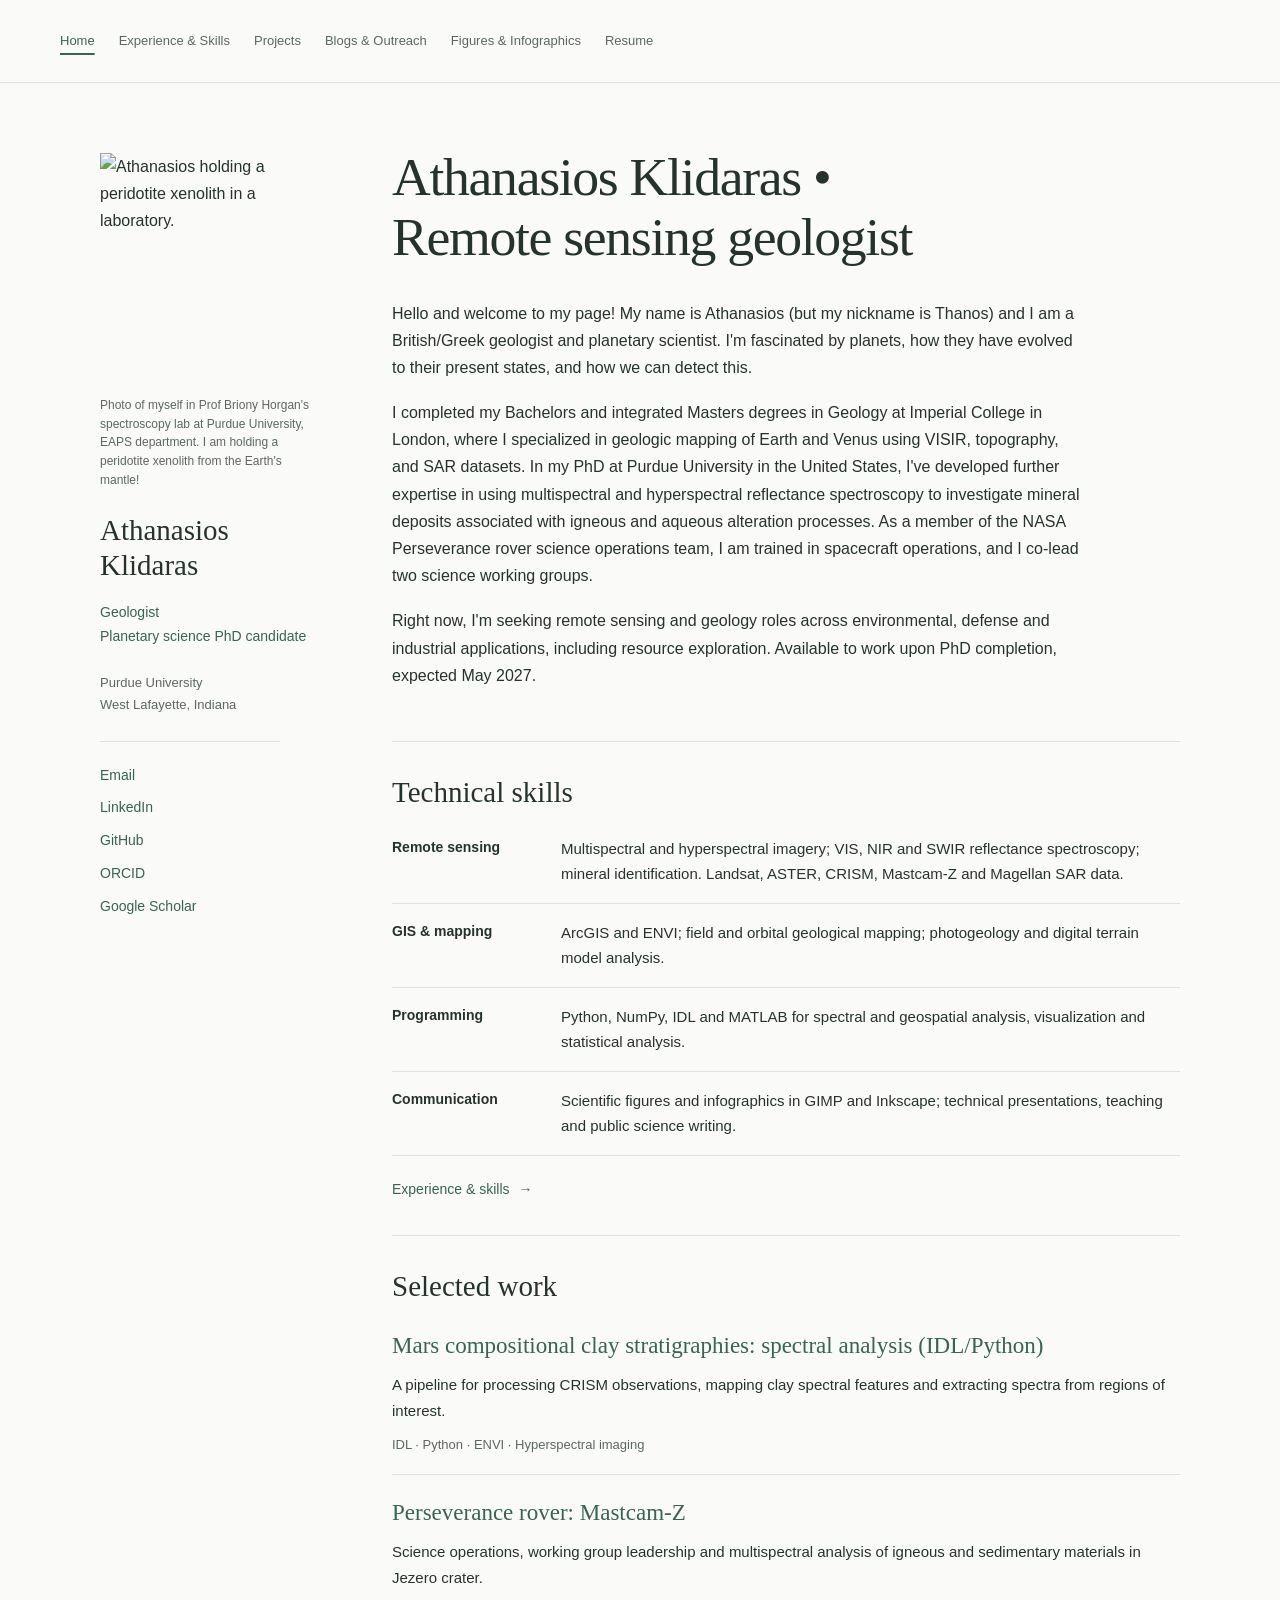
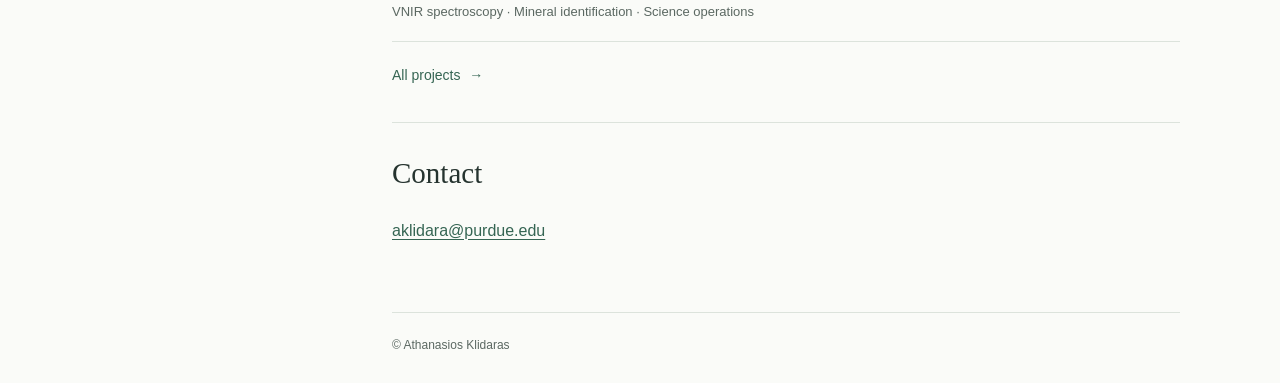
==== index.html @ e77de042 "Add personal website pages and navigation" ====
<!doctype html>
<html lang="en">
<head>
  <meta charset="utf-8">
  <meta name="viewport" content="width=device-width, initial-scale=1">
  <meta name="description" content="Athanasios Klidaras — geologist and planetary science PhD candidate. Remote sensing, reflectance spectroscopy, GIS, geological mapping and scientific programming.">
  <title>Athanasios Klidaras | Remote Sensing &amp; Geology</title>
  <link rel="stylesheet" href="style.css">
  <script type="application/ld+json">
{
  "@context": "https://schema.org",
  "@type": "Person",
  "name": "Athanasios Klidaras",
  "alternateName": "Thanos Klidaras",
  "jobTitle": "PhD candidate in planetary science",
  "affiliation": {
    "@type": "CollegeOrUniversity",
    "name": "Purdue University"
  },
  "alumniOf": {
    "@type": "CollegeOrUniversity",
    "name": "Imperial College London"
  },
  "knowsAbout": [
    "Remote sensing",
    "Reflectance spectroscopy",
    "Geological mapping",
    "GIS",
    "IDL",
    "Python",
    "MATLAB"
  ],
  "sameAs": [
    "https://github.com/athanasiosklidaras",
    "https://www.linkedin.com/in/athanasios-klidaras-46b4a9178/",
    "https://orcid.org/0009-0001-7231-8443",
    "https://scholar.google.com/citations?user=_c2ViioAAAAJ"
  ]
}
  </script>
</head>
<body>
  <a class="skip-link" href="#main">Skip to content</a>
  <header class="site-header">
    <div class="header-inner">
      <nav aria-label="Main navigation">
        <a href="index.html" aria-current="page">Home</a>
        <a href="experience.html">Experience &amp; Skills</a>
        <a href="projects.html">Projects</a>
        <a href="outreach.html">Blogs &amp; Outreach</a>
        <a href="visualization.html">Figures &amp; Infographics</a>
        <a href="resume.html">Resume</a>
      </nav>
    </div>
  </header>
  <div class="layout">
    <aside class="profile" aria-label="Profile and contact links">
      <figure class="profile-photo">
        <img src="assets/profile/saturation_boosted_AI_extended-320w.webp" alt="Athanasios holding a peridotite xenolith in a laboratory." srcset="assets/profile/saturation_boosted_AI_extended-320w.webp 320w, assets/profile/saturation_boosted_AI_extended-640w.webp 640w" sizes="220px" width="320" height="339" decoding="async">
        <figcaption>Photo of myself in Prof Briony Horgan's spectroscopy lab at Purdue University, EAPS department. I am holding a peridotite xenolith from the Earth's mantle!</figcaption>
      </figure>
      <p class="profile-name">Athanasios<br>Klidaras</p>
      <p class="profile-role"><span>Geologist</span> <span>Planetary science PhD candidate</span></p>
      <p class="profile-location"><span>Purdue University</span> <span>West Lafayette, Indiana</span></p>
      <ul class="profile-links">
        <li><a href="mailto:aklidara@purdue.edu">Email</a></li>
        <li><a href="https://www.linkedin.com/in/athanasios-klidaras-46b4a9178/">LinkedIn</a></li>
        <li><a href="https://github.com/athanasiosklidaras">GitHub</a></li>
        <li><a href="https://orcid.org/0009-0001-7231-8443">ORCID</a></li>
        <li><a href="https://scholar.google.com/citations?user=_c2ViioAAAAJ">Google Scholar</a></li>
      </ul>
    </aside>
    <main id="main" tabindex="-1">

      <section class="intro" aria-labelledby="home-title">
        <h1 id="home-title">Athanasios Klidaras • Remote sensing geologist</h1>
        <p>Hello and welcome to my page! My name is Athanasios (but my nickname is Thanos) and I am a British/Greek geologist and planetary scientist. I'm fascinated by planets, how they have evolved to their present states, and how we can detect this.</p>
        <p>I completed my Bachelors and integrated Masters degrees in Geology at Imperial College in London, where I specialized in geologic mapping of Earth and Venus using VISIR, topography, and SAR datasets. In my PhD at Purdue University in the United States, I've developed further expertise in using multispectral and hyperspectral reflectance spectroscopy to investigate mineral deposits associated with igneous and aqueous alteration processes. As a member of the NASA Perseverance rover science operations team, I am trained in spacecraft operations, and I co-lead two science working groups.</p>
        <p>Right now, I'm seeking remote sensing and geology roles across environmental, defense and industrial applications, including resource exploration. Available to work upon PhD completion, expected May 2027.</p>
      </section>
      <section class="content-section" aria-labelledby="skills-title">
        <h2 id="skills-title">Technical skills</h2>
        <dl class="skill-list">
          <div><dt>Remote sensing</dt><dd>Multispectral and hyperspectral imagery; VIS, NIR and SWIR reflectance spectroscopy; mineral identification. Landsat, ASTER, CRISM, Mastcam-Z and Magellan SAR data.</dd></div>
          <div><dt>GIS &amp; mapping</dt><dd>ArcGIS and ENVI; field and orbital geological mapping; photogeology and digital terrain model analysis.</dd></div>
          <div><dt>Programming</dt><dd>Python, NumPy, IDL and MATLAB for spectral and geospatial analysis, visualization and statistical analysis.</dd></div>
          <div><dt>Communication</dt><dd>Scientific figures and infographics in GIMP and Inkscape; technical presentations, teaching and public science writing.</dd></div>
        </dl>
        <p class="section-link"><a href="experience.html">Experience &amp; skills <span aria-hidden="true">→</span></a></p>
      </section>
      <section class="content-section" aria-labelledby="work-title">
        <h2 id="work-title">Selected work</h2>
        <article class="work-summary">
          <h3><a href="projects.html#mars-spectral-analysis">Mars compositional clay stratigraphies: spectral analysis (IDL/Python)</a></h3>
          <p>A pipeline for processing CRISM observations, mapping clay spectral features and extracting spectra from regions of interest.</p>
          <p class="tools">IDL · Python · ENVI · Hyperspectral imaging</p>
        </article>
        <article class="work-summary">
          <h3><a href="projects.html#perseverance">Perseverance rover: Mastcam-Z</a></h3>
          <p>Science operations, working group leadership and multispectral analysis of igneous and sedimentary materials in Jezero crater.</p>
          <p class="tools">VNIR spectroscopy · Mineral identification · Science operations</p>
        </article>
        <p class="section-link"><a href="projects.html">All projects <span aria-hidden="true">→</span></a></p>
      </section>
      <section class="content-section contact" aria-labelledby="contact-title">
        <h2 id="contact-title">Contact</h2>
        <p><a href="mailto:aklidara@purdue.edu">aklidara@purdue.edu</a></p>
      </section>
      <footer class="site-footer">© Athanasios Klidaras</footer>
    </main>
  </div>
</body>
</html>
---- style.css ----
:root {
  color-scheme: light;
  --ink: #25332f;
  --muted: #5b6862;
  --accent: #356553;
  --line: #dce3dc;
  --paper: #fafbf8;
  --serif: Georgia, "Times New Roman", serif;
  --sans: Arial, Helvetica, sans-serif;
}
* { box-sizing: border-box; }
html { scroll-behavior: smooth; }
body { margin: 0; background: var(--paper); color: var(--ink); font: 16px/1.7 var(--sans); }
a { color: var(--accent); text-underline-offset: .2em; text-decoration-thickness: 1px; }
a:hover { text-decoration-thickness: 2px; }
a:focus-visible { outline: 2px solid var(--accent); outline-offset: 5px; border-radius: 1px; }
main:focus { outline: none; }
p { margin: 0 0 18px; }
h1, h2, h3 { font-family: var(--serif); font-weight: normal; text-wrap: balance; }
h1 { font-size: clamp(36px, 4.2vw, 54px); line-height: 1.12; letter-spacing: -.025em; margin: 0 0 32px; }
h2 { font-size: 29px; line-height: 1.3; margin: 0 0 24px; }
h3 { font-size: 23px; line-height: 1.4; margin: 0 0 10px; }
ul { padding-left: 20px; }
li + li { margin-top: 7px; }
.skip-link { position: absolute; left: 20px; top: -100px; z-index: 10; background: var(--paper); padding: 10px 16px; }
.skip-link:focus { top: 12px; }
.site-header { border-bottom: 1px solid var(--line); }
.header-inner { max-width: 1240px; margin: auto; padding: 23px 40px; display: flex; align-items: center; justify-content: space-between; gap: 26px; }
.site-name { font: bold 21px/1.3 var(--serif); color: var(--ink); text-decoration: none; white-space: nowrap; }
nav { display: flex; flex-wrap: wrap; column-gap: 24px; row-gap: 5px; }
nav a { display: inline-block; padding: 7px 0; font-size: 13px; color: var(--muted); text-decoration: none; }
nav a:hover { color: var(--accent); text-decoration: underline; }
nav a[aria-current="page"] { color: var(--accent); text-decoration: underline; text-decoration-thickness: 2px; text-underline-offset: 8px; }
.layout { max-width: 1160px; margin: auto; padding: 64px 40px 0; display: grid; grid-template-columns: 220px minmax(0, 1fr); gap: 72px; }
.profile { padding-top: 6px; }
.profile-photo { margin: 0 0 24px; max-width: 220px; }
.profile-photo img { display: block; width: 100%; height: auto; }
.profile-photo figcaption { margin-top: 10px; color: var(--muted); font-size: 12px; line-height: 1.55; }
.profile-name { font: normal 29px/1.2 var(--serif); margin-bottom: 18px; }
.profile-role { font-size: 14px; line-height: 1.7; color: var(--accent); }
.profile-location { font-size: 13px; line-height: 1.7; color: var(--muted); margin: 24px 0; }
.profile-role span, .profile-location span { display: block; }
.profile-links { border-top: 1px solid var(--line); list-style: none; padding: 19px 0 0; margin: 0; max-width: 180px; }
.profile-links li + li { margin-top: 3px; }
.profile-links a { display: inline-block; padding: 3px 0; font-size: 14px; text-decoration: none; }
.profile-links a:hover { text-decoration: underline; }
main { min-width: 0; display: flex; flex-direction: column; min-height: calc(100vh - 145px); }
.intro p { max-width: 690px; }
.lead { font: normal 24px/1.5 var(--serif); margin-bottom: 22px; }
.content-section { border-top: 1px solid var(--line); margin-top: 34px; padding-top: 32px; }
.page-title { margin-bottom: 30px; }
.page-section { border-top: 1px solid var(--line); padding-top: 28px; margin-bottom: 32px; }
.skill-list { margin: 0; }
.skill-list > div { display: grid; grid-template-columns: 145px minmax(0, 1fr); gap: 24px; padding: 16px 0; border-bottom: 1px solid var(--line); }
.skill-list > div:first-child { padding-top: 0; }
.skill-list dt { font-size: 14px; font-weight: bold; }
.skill-list dd { margin: 0; font-size: 15px; }
.section-link { margin: 22px 0 0; font-size: 14px; }
.section-link a { text-decoration: none; }
.section-link a:hover { text-decoration: underline; }
.section-link span { padding-left: 5px; }
.work-summary { padding: 22px 0 6px; border-bottom: 1px solid var(--line); }
.work-summary:first-of-type { padding-top: 0; }
.work-summary h3 a { text-decoration: none; }
.work-summary h3 a:hover { text-decoration: underline; }
.work-summary p { font-size: 15px; margin-bottom: 12px; }
.tools { font-size: 13px !important; line-height: 1.6; color: var(--muted); }
.record { margin-bottom: 28px; }
.record:last-child { margin-bottom: 0; }
.record h3 { font-size: 22px; margin-bottom: 5px; }
.meta { color: var(--muted); font-size: 13px; margin-bottom: 12px; }
.record ul { margin: 10px 0 0; font-size: 15px; }
.record p:not(.meta) { font-size: 15px; }
.awards { list-style: none; padding: 0; }
.awards li { display: grid; grid-template-columns: 48px minmax(0, 1fr); gap: 16px; margin: 0; padding: 11px 0; border-bottom: 1px solid var(--line); font-size: 14px; }
.awards time { color: var(--muted); }
.project-detail { border-top: 1px solid var(--line); padding-top: 30px; margin-bottom: 34px; scroll-margin-top: 25px; }
.project-detail h2 { margin-bottom: 10px; }
.project-detail p, .project-detail li { font-size: 15px; }
.project-detail ul { margin: 0 0 18px; }
.project-links { display: flex; flex-wrap: wrap; gap: 9px 24px; margin: 16px 0 0; }
.project-links a { font-size: 14px; }
.project-image { margin: 24px 0 0; }
.project-image img { display: block; width: 100%; height: auto; }
.project-image figcaption { margin-top: 10px; color: var(--muted); font-size: 13px; line-height: 1.6; }
.publication-links { font-size: 15px; }
.publication-links li { margin-bottom: 16px; }
.publication-links cite { font-style: normal; }
.publication-links small { display: block; color: var(--muted); margin-top: 3px; }
.post-list { list-style: none; padding: 0; margin: 0; }
.post-list li { display: grid; grid-template-columns: 108px minmax(0, 1fr); gap: 20px; padding: 19px 0; margin: 0; border-bottom: 1px solid var(--line); }
.post-list li:first-child { padding-top: 0; }
.post-list time { color: var(--muted); font-size: 13px; padding-top: 4px; }
.post-list a { font: normal 21px/1.4 var(--serif); text-decoration: none; }
.post-list a:hover { text-decoration: underline; }
.post-list small { display: block; font-size: 13px; color: var(--muted); margin-top: 6px; }
.empty-state { border-top: 1px solid var(--line); border-bottom: 1px solid var(--line); padding: 34px 0; color: var(--muted); font-size: 15px; }
.empty-state p { margin: 0; }
.empty-note { color: var(--muted); font-size: 14px; }
.figure-grid { display: grid; grid-template-columns: repeat(2, minmax(0, 1fr)); gap: 28px; }
.figure-grid figure { margin: 0; }
.figure-grid img { width: 100%; height: auto; display: block; }
.figure-grid figcaption { font-size: 14px; margin-top: 12px; }
.gallery-intro { max-width: 690px; margin-bottom: 32px; }
.visualization-gallery { display: grid; gap: 42px; }
.visualization-gallery figure { margin: 0; }
.visualization-gallery figure a { display: block; }
.visualization-gallery img { display: block; max-width: 100%; height: auto; margin: 0 auto; }
.visualization-gallery figcaption { margin-top: 12px; color: var(--muted); font-size: 14px; line-height: 1.6; }
.contact { padding-bottom: 12px; }
.site-footer { border-top: 1px solid var(--line); color: var(--muted); font-size: 12px; padding: 22px 0 28px; margin-top: 38px; }
.short-page .site-footer { margin-top: auto; }
.short-page .empty-state { margin-bottom: 60px; }
@media (max-width: 1080px) {
  .header-inner { flex-direction: column; align-items: flex-start; gap: 12px; }
  .layout { gap: 44px; grid-template-columns: 200px minmax(0, 1fr); }
}
@media (max-width: 760px) {
  .header-inner { padding: 20px 24px 16px; }
  nav { column-gap: 21px; row-gap: 7px; }
  nav a { font-size: 13px; min-height: 36px; }
  .layout { padding: 30px 24px 0; grid-template-columns: minmax(0, 1fr); gap: 30px; }
  .profile { border-bottom: 1px solid var(--line); padding: 0 0 24px; }
  .profile-name { display: none; }
  .profile-role { margin-bottom: 8px; }
  .profile-location { margin: 0 0 12px; }
  .profile-location span { display: inline; }
  .profile-location span + span::before { content: " · "; }
  .profile-links { max-width: none; border: 0; padding: 0; display: flex; flex-wrap: wrap; gap: 5px 20px; }
  .profile-links li + li { margin-top: 0; }
  .profile-links a { min-height: 30px; }
  h1 { font-size: 40px; margin-bottom: 24px; }
  h2 { font-size: 27px; }
  .lead { font-size: 22px; }
  main { min-height: 50vh; }
  .skill-list > div { grid-template-columns: minmax(0, 1fr); gap: 5px; }
  .page-section { margin-bottom: 28px; }
  .post-list li { grid-template-columns: minmax(0, 1fr); gap: 5px; }
  .figure-grid { grid-template-columns: minmax(0, 1fr); }
}
@media (prefers-reduced-motion: reduce) { html { scroll-behavior: auto; } }
@media print {
  body { background: white; color: black; }
  .site-header, .skip-link, .profile-links, .site-footer { display: none; }
  .layout { display: block; padding: 0; }
  .profile { margin-bottom: 24px; }
  .profile-name { display: block; }
  a { color: black; }
  h2, h3 { break-after: avoid; }
  .record, .project-detail { break-inside: avoid; }
}

/* Experience highlights */
.highlights { display: grid; grid-template-columns: repeat(3, minmax(0, 1fr)); gap: 24px; }
.highlights article { border-top: 2px solid var(--accent); padding-top: 14px; }
.highlights strong { display: block; color: var(--accent); font: normal 23px/1.3 var(--serif); }
.highlights p { font-size: 14px; line-height: 1.6; margin: 10px 0 0; }
@media (max-width: 760px) { .highlights { grid-template-columns: 1fr; gap: 20px; } }

/* Outreach timeline and award photographs */
.timeline-section { border-top: 1px solid var(--line); }
.timeline-list { list-style: none; margin: 0; padding: 0; }
.timeline-item { display: grid; grid-template-columns: 220px minmax(0, 1fr); gap: 24px; padding: 24px 0; margin: 0; border-bottom: 1px solid var(--line); align-items: start; }
.timeline-image { display: block; aspect-ratio: 4 / 3; background: #e9ede8; overflow: hidden; }
.timeline-image img { display: block; width: 100%; height: 100%; object-fit: cover; }
.timeline-content time { display: block; color: var(--muted); font-size: 12px; letter-spacing: .04em; margin: 0 0 8px; }
.timeline-content h2 { font-size: 22px; line-height: 1.3; margin: 0 0 8px; }
.timeline-content h2 a { text-decoration: none; }
.timeline-content h2 a:hover { text-decoration: underline; }
.timeline-content p { font-size: 14px; margin: 0 0 7px; }
.timeline-content .timeline-meta { color: var(--muted); font-size: 13px; }
.timeline-content .image-credit { color: var(--muted); font-size: 11px; line-height: 1.5; }
.media-coverage { margin-top: 16px; padding: 12px 15px; border-left: 2px solid #9ab3a4; background: #edf2ed; }
.media-coverage h3 { margin: 0 0 6px; font: bold 12px/1.5 var(--sans); color: var(--ink); }
.media-coverage ul { display: flex; flex-wrap: wrap; gap: 4px 18px; margin: 0; padding: 0; list-style: none; }
.media-coverage li + li { margin: 0; }
.media-coverage a { font-size: 13px; }
.timeline-talk .timeline-content { grid-column: 2; }
.award-gallery { display: grid; grid-template-columns: repeat(2, minmax(0, 1fr)); gap: 22px; margin: 0 0 30px; }
.award-gallery figure { margin: 0; min-width: 0; }
.award-gallery a { display: block; background: white; border: 1px solid var(--line); }
.award-gallery img { width: 100%; height: auto; aspect-ratio: 3 / 2; object-fit: contain; display: block; }
.award-gallery figcaption { font-size: 13px; line-height: 1.5; margin-top: 10px; color: var(--muted); }
@media (max-width: 760px) { .timeline-item { grid-template-columns: 120px minmax(0, 1fr); gap: 16px; } .timeline-content h2 { font-size: 19px; } .award-gallery { grid-template-columns: 1fr; } }
@media (max-width: 430px) { .timeline-item { grid-template-columns: minmax(0, 1fr); gap: 12px; } .timeline-image { max-width: 100%; aspect-ratio: 16 / 9; } .timeline-talk .timeline-content { grid-column: 1; } }
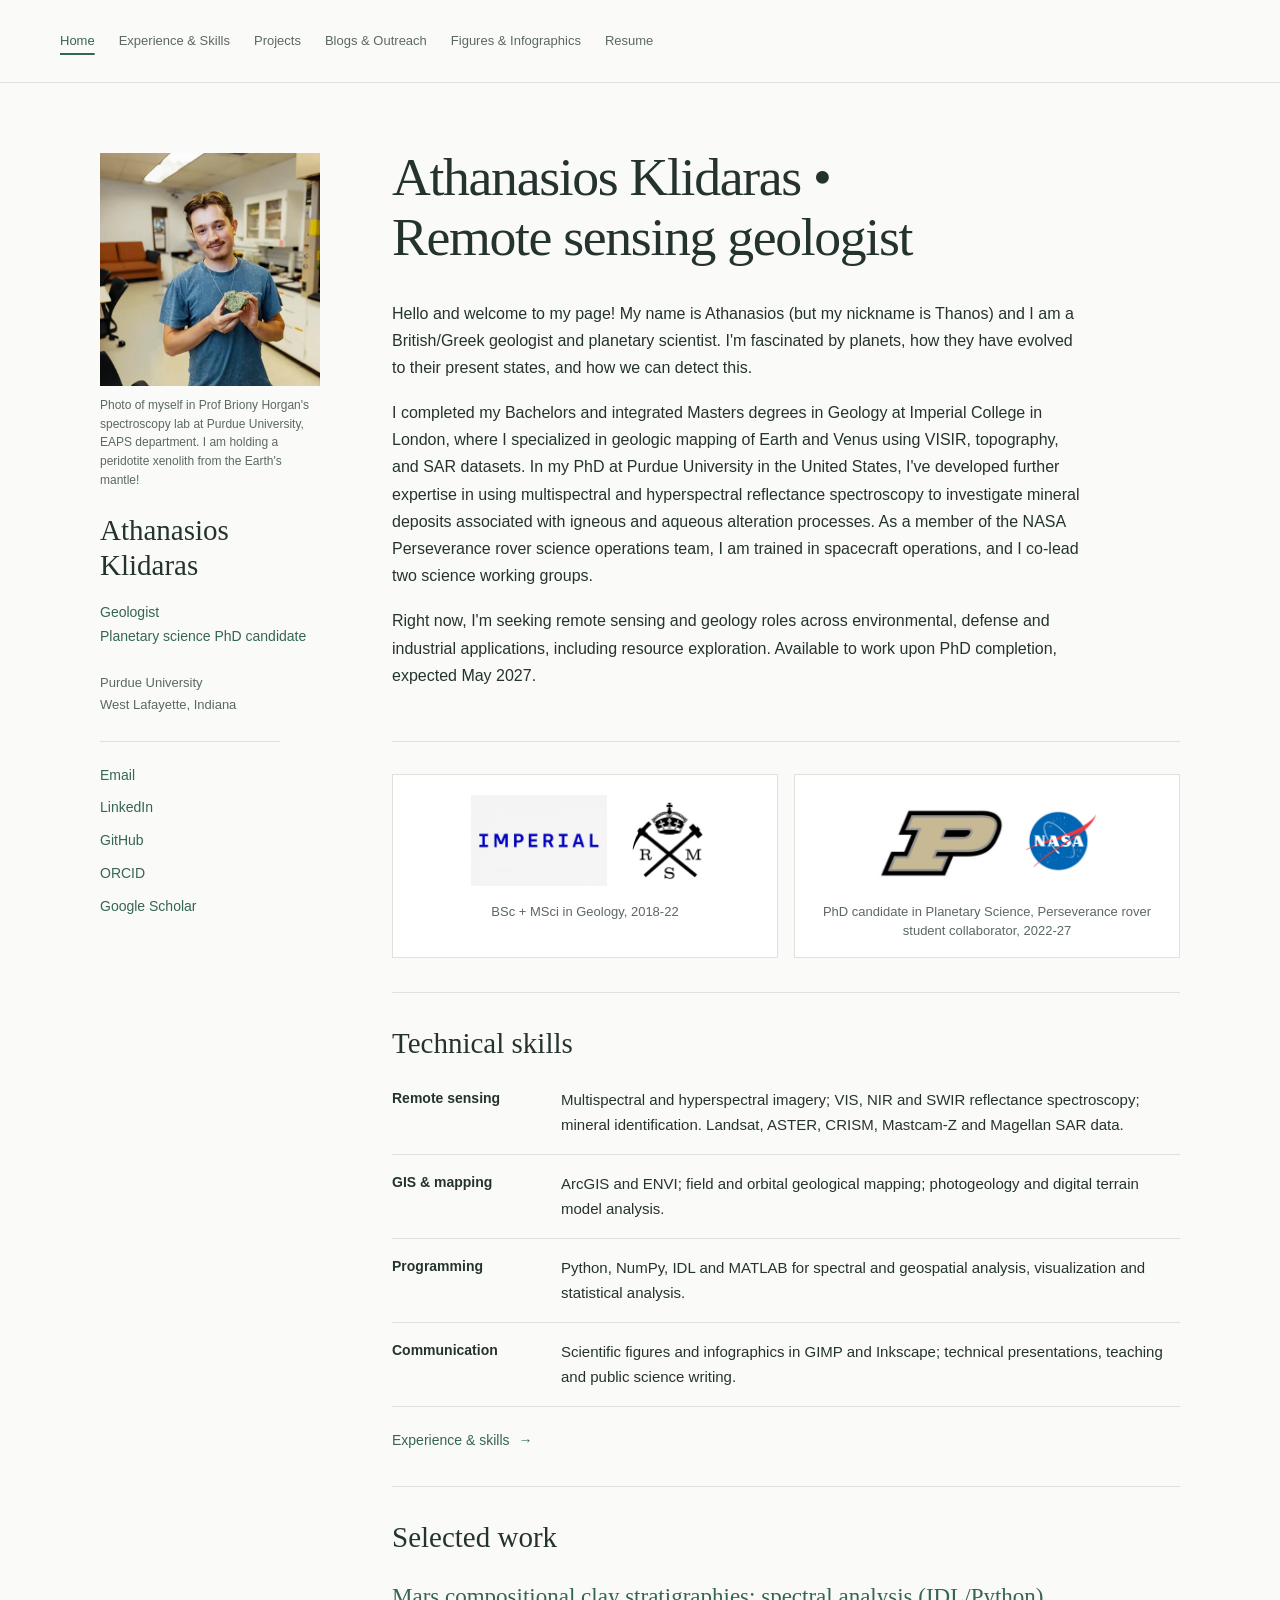
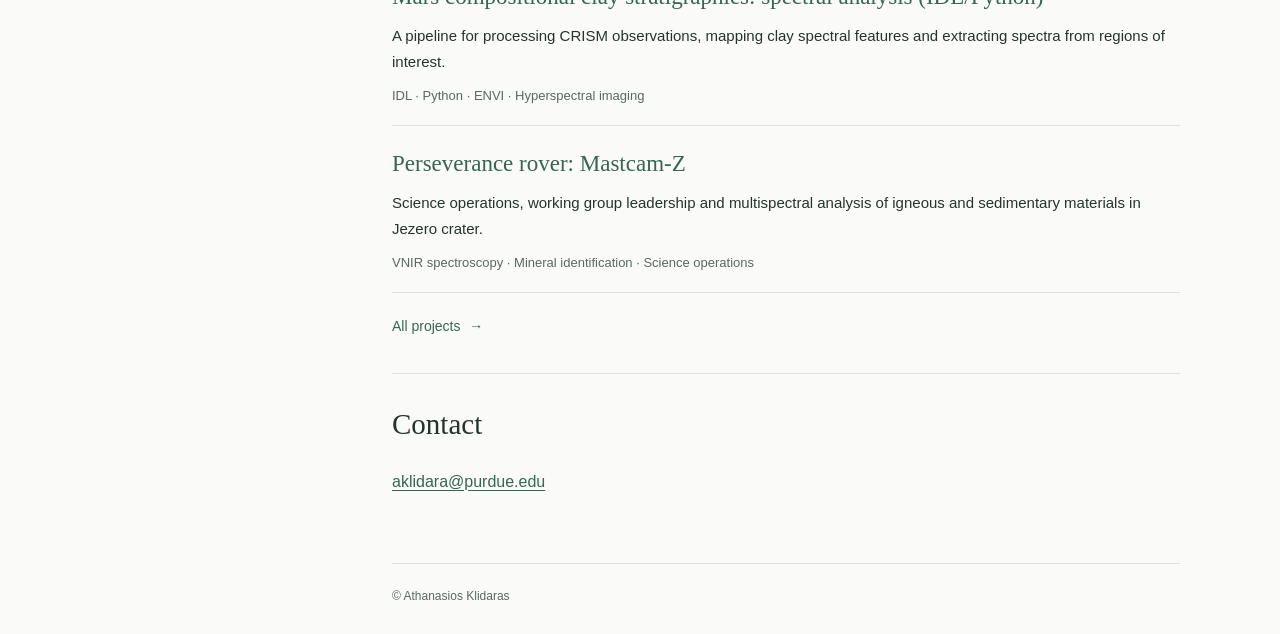
==== commit 1d5cd107: "Update homepage, spectroscopy skills, and resume link" ====
--- a/index.html
+++ b/index.html
@@ -78,6 +78,24 @@
         <p>I completed my Bachelors and integrated Masters degrees in Geology at Imperial College in London, where I specialized in geologic mapping of Earth and Venus using VISIR, topography, and SAR datasets. In my PhD at Purdue University in the United States, I've developed further expertise in using multispectral and hyperspectral reflectance spectroscopy to investigate mineral deposits associated with igneous and aqueous alteration processes. As a member of the NASA Perseverance rover science operations team, I am trained in spacecraft operations, and I co-lead two science working groups.</p>
         <p>Right now, I'm seeking remote sensing and geology roles across environmental, defense and industrial applications, including resource exploration. Available to work upon PhD completion, expected May 2027.</p>
       </section>
+      <section id="institutions-title" class="content-section institutions" aria-label="Education and research affiliations">
+        <div class="institution-grid">
+          <figure class="institution">
+            <div class="institution-logo-pair">
+              <img class="institution-imperial-logo" src="assets/institutions/Imperial_new-brand-logo-2.jpg" alt="Imperial College London logo" width="620" height="413" decoding="async">
+              <img class="institution-rsm-logo" src="assets/institutions/RSM_Logo_Medium.png" alt="Royal School of Mines crest" width="316" height="315" decoding="async">
+            </div>
+            <figcaption>BSc + MSci in Geology, 2018-22</figcaption>
+          </figure>
+          <figure class="institution">
+            <div class="institution-logo-pair">
+              <img class="institution-purdue-logo" src="assets/institutions/Purduelogo.png" alt="Purdue University logo" width="1120" height="725" decoding="async">
+              <img class="institution-nasa-logo" src="assets/institutions/nasa-logo.png" alt="NASA insignia" width="320" height="320" decoding="async">
+            </div>
+            <figcaption>PhD candidate in Planetary Science, Perseverance rover student collaborator, 2022-27</figcaption>
+          </figure>
+        </div>
+      </section>
       <section class="content-section" aria-labelledby="skills-title">
         <h2 id="skills-title">Technical skills</h2>
         <dl class="skill-list">
--- a/style.css
+++ b/style.css
@@ -48,6 +48,14 @@
 .intro p { max-width: 690px; }
 .lead { font: normal 24px/1.5 var(--serif); margin-bottom: 22px; }
 .content-section { border-top: 1px solid var(--line); margin-top: 34px; padding-top: 32px; }
+.institution-grid { display: grid; grid-template-columns: repeat(2, minmax(0, 1fr)); gap: 16px; }
+.institution { min-width: 0; margin: 0; padding: 18px 14px 16px; border: 1px solid var(--line); background: #fff; text-align: center; }
+.institution-logo-pair { min-height: 96px; display: flex; align-items: center; justify-content: center; gap: 14px; }
+.institution-logo-pair img { display: block; min-width: 0; max-width: 100%; max-height: 91px; object-fit: contain; }
+.institution-imperial-logo { width: 154px; }
+.institution-rsm-logo, .institution-nasa-logo { width: 78px; }
+.institution-purdue-logo { width: 133px; }
+.institution figcaption { margin-top: 13px; color: var(--muted); font-size: 13px; line-height: 1.5; }
 .page-title { margin-bottom: 30px; }
 .page-section { border-top: 1px solid var(--line); padding-top: 28px; margin-bottom: 32px; }
 .skill-list { margin: 0; }
@@ -137,6 +145,7 @@
   .page-section { margin-bottom: 28px; }
   .post-list li { grid-template-columns: minmax(0, 1fr); gap: 5px; }
   .figure-grid { grid-template-columns: minmax(0, 1fr); }
+  .institution-grid { grid-template-columns: minmax(0, 1fr); }
 }
 @media (prefers-reduced-motion: reduce) { html { scroll-behavior: auto; } }
 @media print {
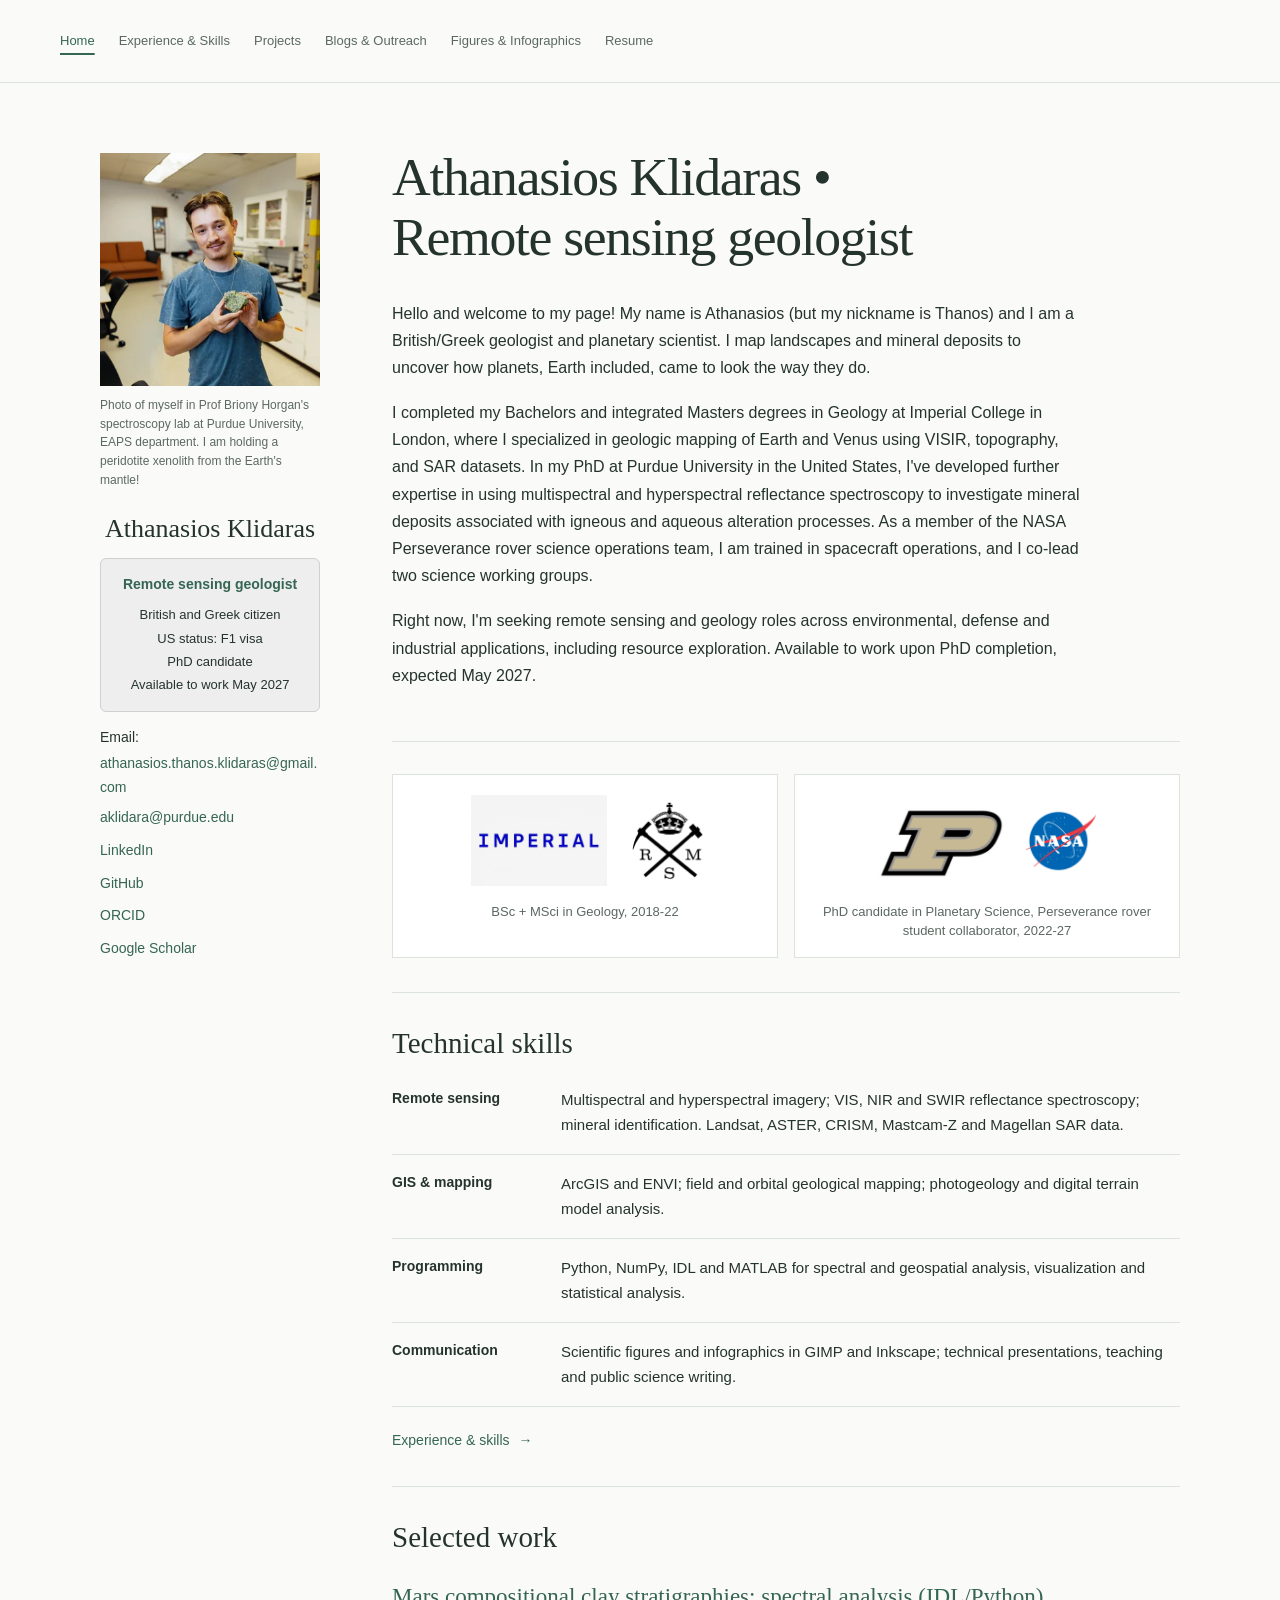
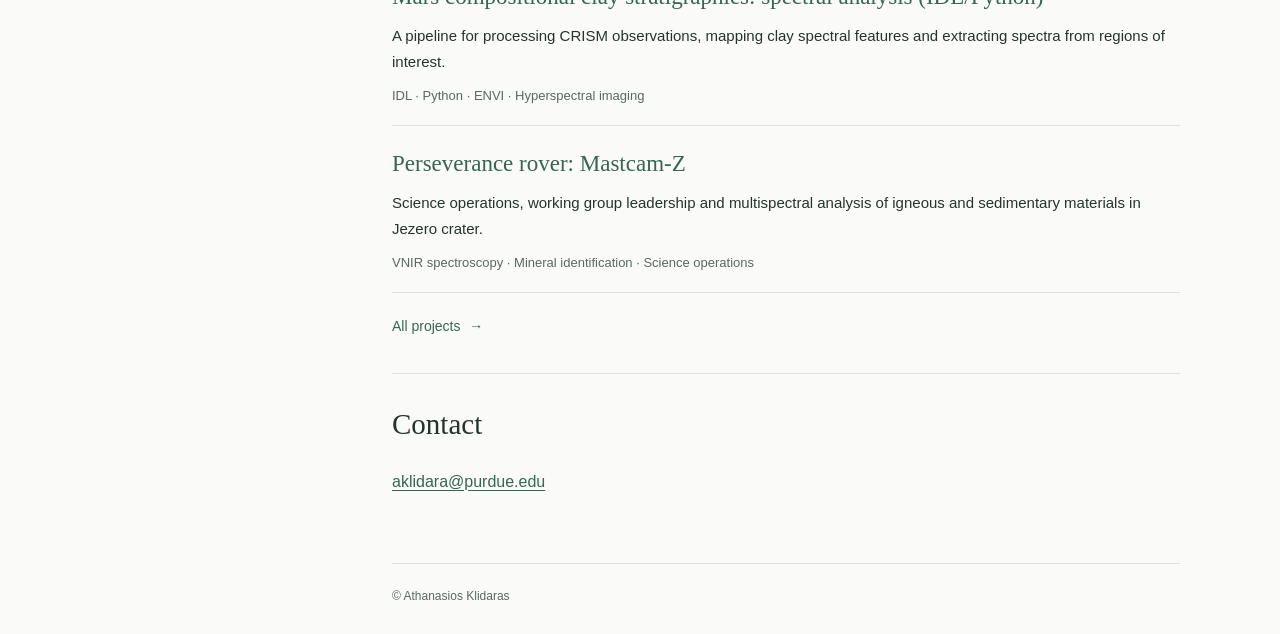
==== commit 75c87e7d: "Add files via upload" ====
--- a/index.html
+++ b/index.html
@@ -12,7 +12,7 @@
   "@type": "Person",
   "name": "Athanasios Klidaras",
   "alternateName": "Thanos Klidaras",
-  "jobTitle": "PhD candidate in planetary science",
+  "jobTitle": "Remote sensing geologist",
   "affiliation": {
     "@type": "CollegeOrUniversity",
     "name": "Purdue University"
@@ -59,11 +59,22 @@
         <img src="assets/profile/saturation_boosted_AI_extended-320w.webp" alt="Athanasios holding a peridotite xenolith in a laboratory." srcset="assets/profile/saturation_boosted_AI_extended-320w.webp 320w, assets/profile/saturation_boosted_AI_extended-640w.webp 640w" sizes="220px" width="320" height="339" decoding="async">
         <figcaption>Photo of myself in Prof Briony Horgan's spectroscopy lab at Purdue University, EAPS department. I am holding a peridotite xenolith from the Earth's mantle!</figcaption>
       </figure>
-      <p class="profile-name">Athanasios<br>Klidaras</p>
-      <p class="profile-role"><span>Geologist</span> <span>Planetary science PhD candidate</span></p>
-      <p class="profile-location"><span>Purdue University</span> <span>West Lafayette, Indiana</span></p>
+      <h2 class="profile-name">Athanasios Klidaras</h2>
+      <div class="profile-card">
+        <p class="profile-role">Remote sensing geologist</p>
+        <p class="profile-details">
+          British and Greek citizen<br>
+          US status: F1 visa<br>
+          PhD candidate<br>
+          Available to work May 2027
+        </p>
+      </div>
       <ul class="profile-links">
-        <li><a href="mailto:aklidara@purdue.edu">Email</a></li>
+        <li class="profile-email">
+          <span>Email:</span>
+          <a href="mailto:athanasios.thanos.klidaras@gmail.com">athanasios.thanos.klidaras@gmail.com</a>
+          <a href="mailto:aklidara@purdue.edu">aklidara@purdue.edu</a>
+        </li>
         <li><a href="https://www.linkedin.com/in/athanasios-klidaras-46b4a9178/">LinkedIn</a></li>
         <li><a href="https://github.com/athanasiosklidaras">GitHub</a></li>
         <li><a href="https://orcid.org/0009-0001-7231-8443">ORCID</a></li>
@@ -74,7 +85,7 @@
 
       <section class="intro" aria-labelledby="home-title">
         <h1 id="home-title">Athanasios Klidaras • Remote sensing geologist</h1>
-        <p>Hello and welcome to my page! My name is Athanasios (but my nickname is Thanos) and I am a British/Greek geologist and planetary scientist. I'm fascinated by planets, how they have evolved to their present states, and how we can detect this.</p>
+        <p>Hello and welcome to my page! My name is Athanasios (but my nickname is Thanos) and I am a British/Greek geologist and planetary scientist. I map landscapes and mineral deposits to uncover how planets, Earth included, came to look the way they do.</p>
         <p>I completed my Bachelors and integrated Masters degrees in Geology at Imperial College in London, where I specialized in geologic mapping of Earth and Venus using VISIR, topography, and SAR datasets. In my PhD at Purdue University in the United States, I've developed further expertise in using multispectral and hyperspectral reflectance spectroscopy to investigate mineral deposits associated with igneous and aqueous alteration processes. As a member of the NASA Perseverance rover science operations team, I am trained in spacecraft operations, and I co-lead two science working groups.</p>
         <p>Right now, I'm seeking remote sensing and geology roles across environmental, defense and industrial applications, including resource exploration. Available to work upon PhD completion, expected May 2027.</p>
       </section>
--- a/style.css
+++ b/style.css
@@ -36,14 +36,23 @@
 .profile-photo { margin: 0 0 24px; max-width: 220px; }
 .profile-photo img { display: block; width: 100%; height: auto; }
 .profile-photo figcaption { margin-top: 10px; color: var(--muted); font-size: 12px; line-height: 1.55; }
-.profile-name { font: normal 29px/1.2 var(--serif); margin-bottom: 18px; }
-.profile-role { font-size: 14px; line-height: 1.7; color: var(--accent); }
-.profile-location { font-size: 13px; line-height: 1.7; color: var(--muted); margin: 24px 0; }
-.profile-role span, .profile-location span { display: block; }
-.profile-links { border-top: 1px solid var(--line); list-style: none; padding: 19px 0 0; margin: 0; max-width: 180px; }
+.profile-name { font: normal 26px/1.2 var(--serif); margin: 0 0 14px; text-align: center; }
+.profile-card {
+  margin-bottom: 14px;
+  padding: 14px 10px;
+  border: 1px solid #d0d0d0;
+  border-radius: 6px;
+  background: #eeeeee;
+  text-align: center;
+}
+.profile-role { margin: 0 0 6px; font-size: 14px; font-weight: bold; color: var(--accent); }
+.profile-details { margin: 0; font-size: 13px; line-height: 1.8; }
+.profile-links { list-style: none; padding: 0; margin: 0; }
 .profile-links li + li { margin-top: 3px; }
 .profile-links a { display: inline-block; padding: 3px 0; font-size: 14px; text-decoration: none; }
 .profile-links a:hover { text-decoration: underline; }
+.profile-email { flex-basis: 100%; min-width: 0; font-size: 14px; overflow-wrap: anywhere; }
+.profile-email a { display: block; }
 main { min-width: 0; display: flex; flex-direction: column; min-height: calc(100vh - 145px); }
 .intro p { max-width: 690px; }
 .lead { font: normal 24px/1.5 var(--serif); margin-bottom: 22px; }
@@ -129,12 +138,7 @@
   nav a { font-size: 13px; min-height: 36px; }
   .layout { padding: 30px 24px 0; grid-template-columns: minmax(0, 1fr); gap: 30px; }
   .profile { border-bottom: 1px solid var(--line); padding: 0 0 24px; }
-  .profile-name { display: none; }
-  .profile-role { margin-bottom: 8px; }
-  .profile-location { margin: 0 0 12px; }
-  .profile-location span { display: inline; }
-  .profile-location span + span::before { content: " · "; }
-  .profile-links { max-width: none; border: 0; padding: 0; display: flex; flex-wrap: wrap; gap: 5px 20px; }
+  .profile-links { display: flex; flex-wrap: wrap; gap: 5px 20px; }
   .profile-links li + li { margin-top: 0; }
   .profile-links a { min-height: 30px; }
   h1 { font-size: 40px; margin-bottom: 24px; }
@@ -153,7 +157,6 @@
   .site-header, .skip-link, .profile-links, .site-footer { display: none; }
   .layout { display: block; padding: 0; }
   .profile { margin-bottom: 24px; }
-  .profile-name { display: block; }
   a { color: black; }
   h2, h3 { break-after: avoid; }
   .record, .project-detail { break-inside: avoid; }
